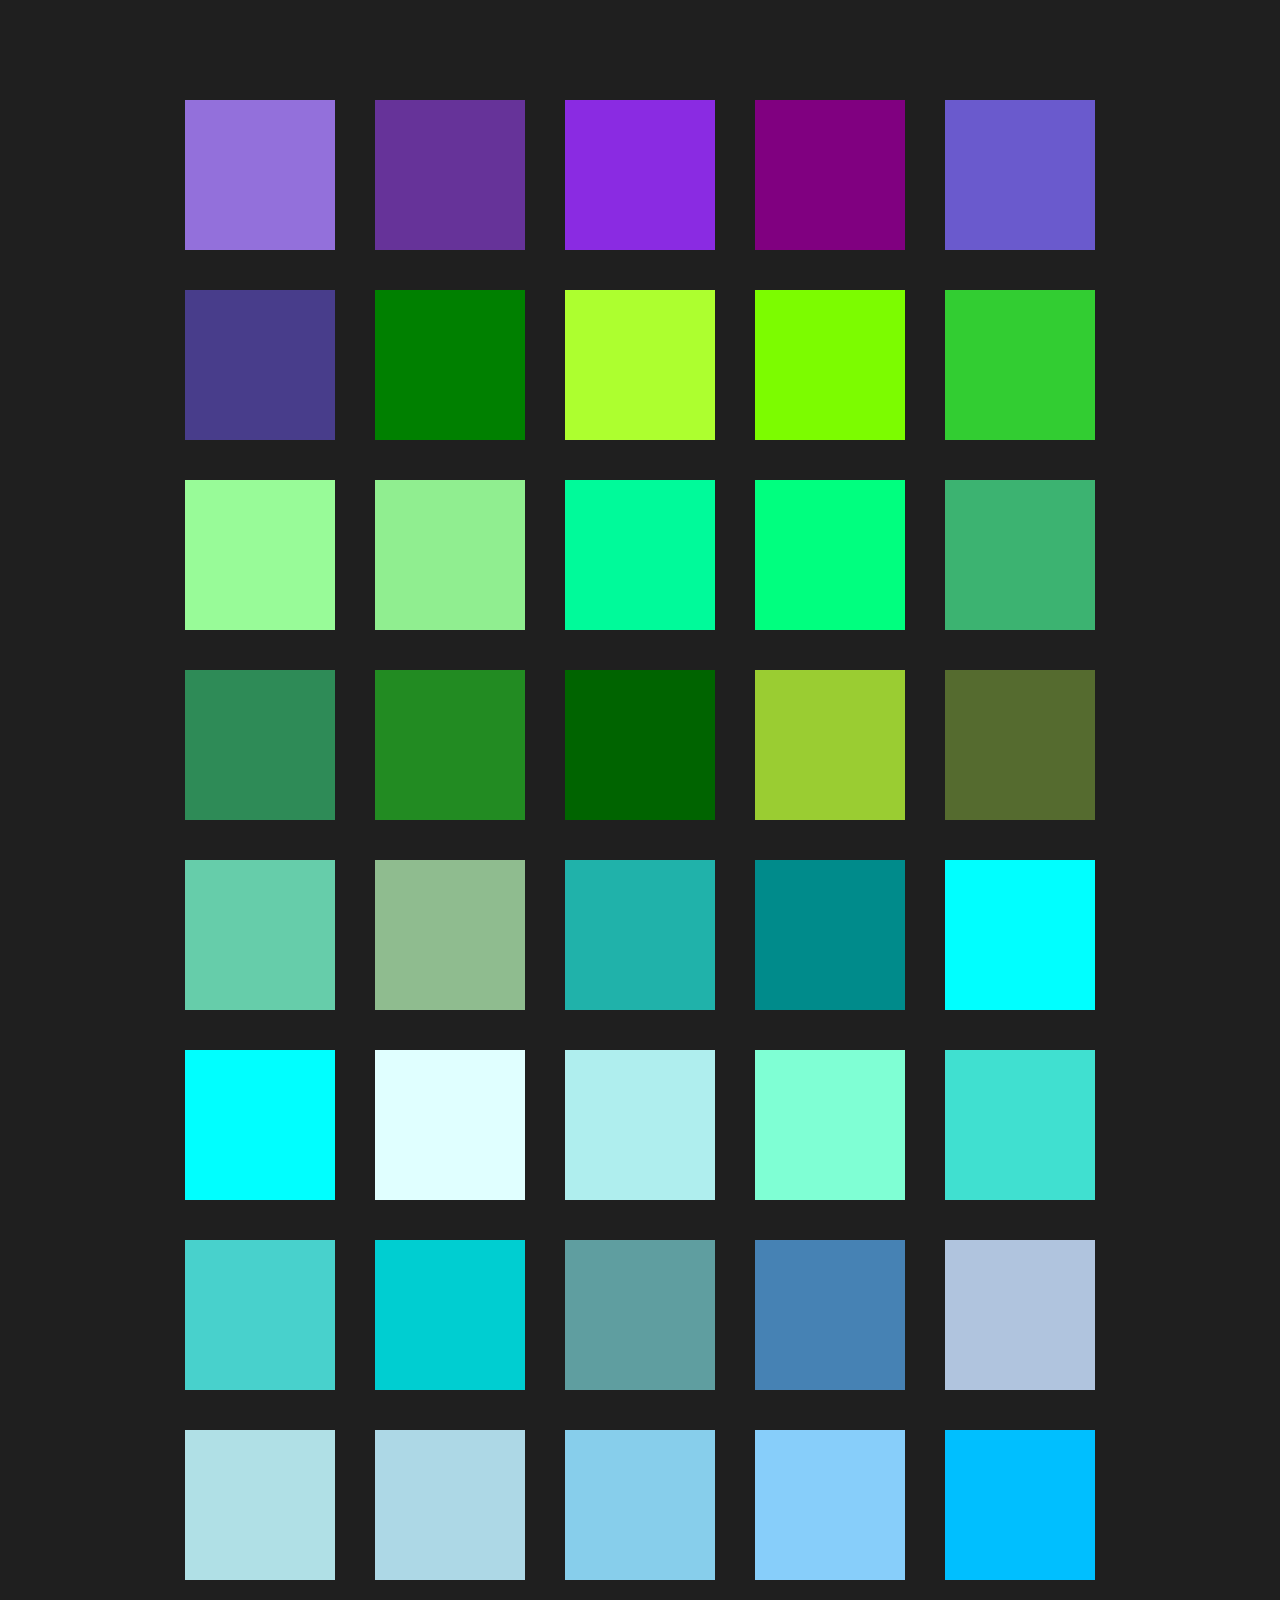
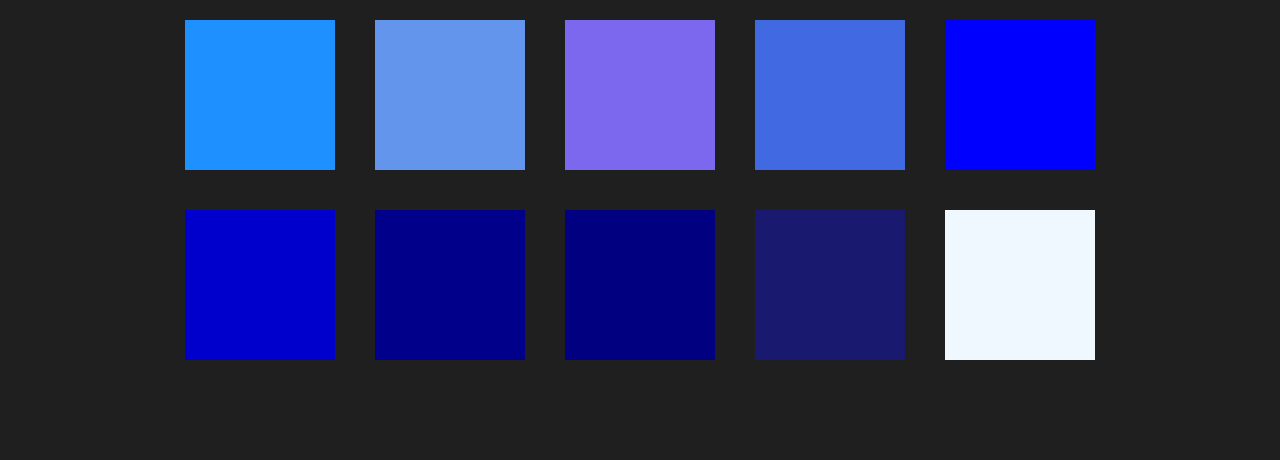
==== fifty-shades-of-cold.html @ 686b6bc6 "solve the question" ====
<!DOCTYPE html>
<html>
  <head>
    <title>Fifty shades of cold</title>
    <meta http-equiv="Content-Type" content="text/html; charset=utf-8" />
    <link
      id="fav"
      rel="shortcut icon"
      type="image/x-icon"
      href="data:image/x-icon;,"
    />
    <link
      rel="stylesheet"
      type="text/css"
      href="./fifty-shades-of-cold.data.css"
    />
  </head>
  <body>
    <script type="module">
      import {
        generateClasses,
        generateColdShades,
        choseShade,
      } from "./fifty-shades-of-cold.js";
      generateClasses();
      generateColdShades();
      const divs = [...document.querySelectorAll("div")];
      divs.map((d) => {
        d.addEventListener("click", () => choseShade(d.className));
      });
    </script>
  </body>
</html>
---- fifty-shades-of-cold.data.css ----
:root {
    --background: hsl(0, 0%, 12%);
    --text: hsl(0, 0%, 80%);
    --clear: hsl(0, 0%, 65%);
    --disabled: hsl(0, 0%, 35%);
    --purple: #bb73e6;
  }
  
  * {
    margin: 0;
    padding: 0;
    box-sizing: border-box;
  }body {
    font-family: sans-serif;
    letter-spacing: 1.5px;
    background: var(--background);
    display: flex;
    flex-wrap: wrap;
    justify-content: center;
    align-content: center;
    width: 100vw;
    padding: 5rem;
    font-size: 12px;
  }div {
    cursor: pointer;
    width: 150px;
    height: 150px;
    margin: 20px;
    padding: 5px 8px;
  }
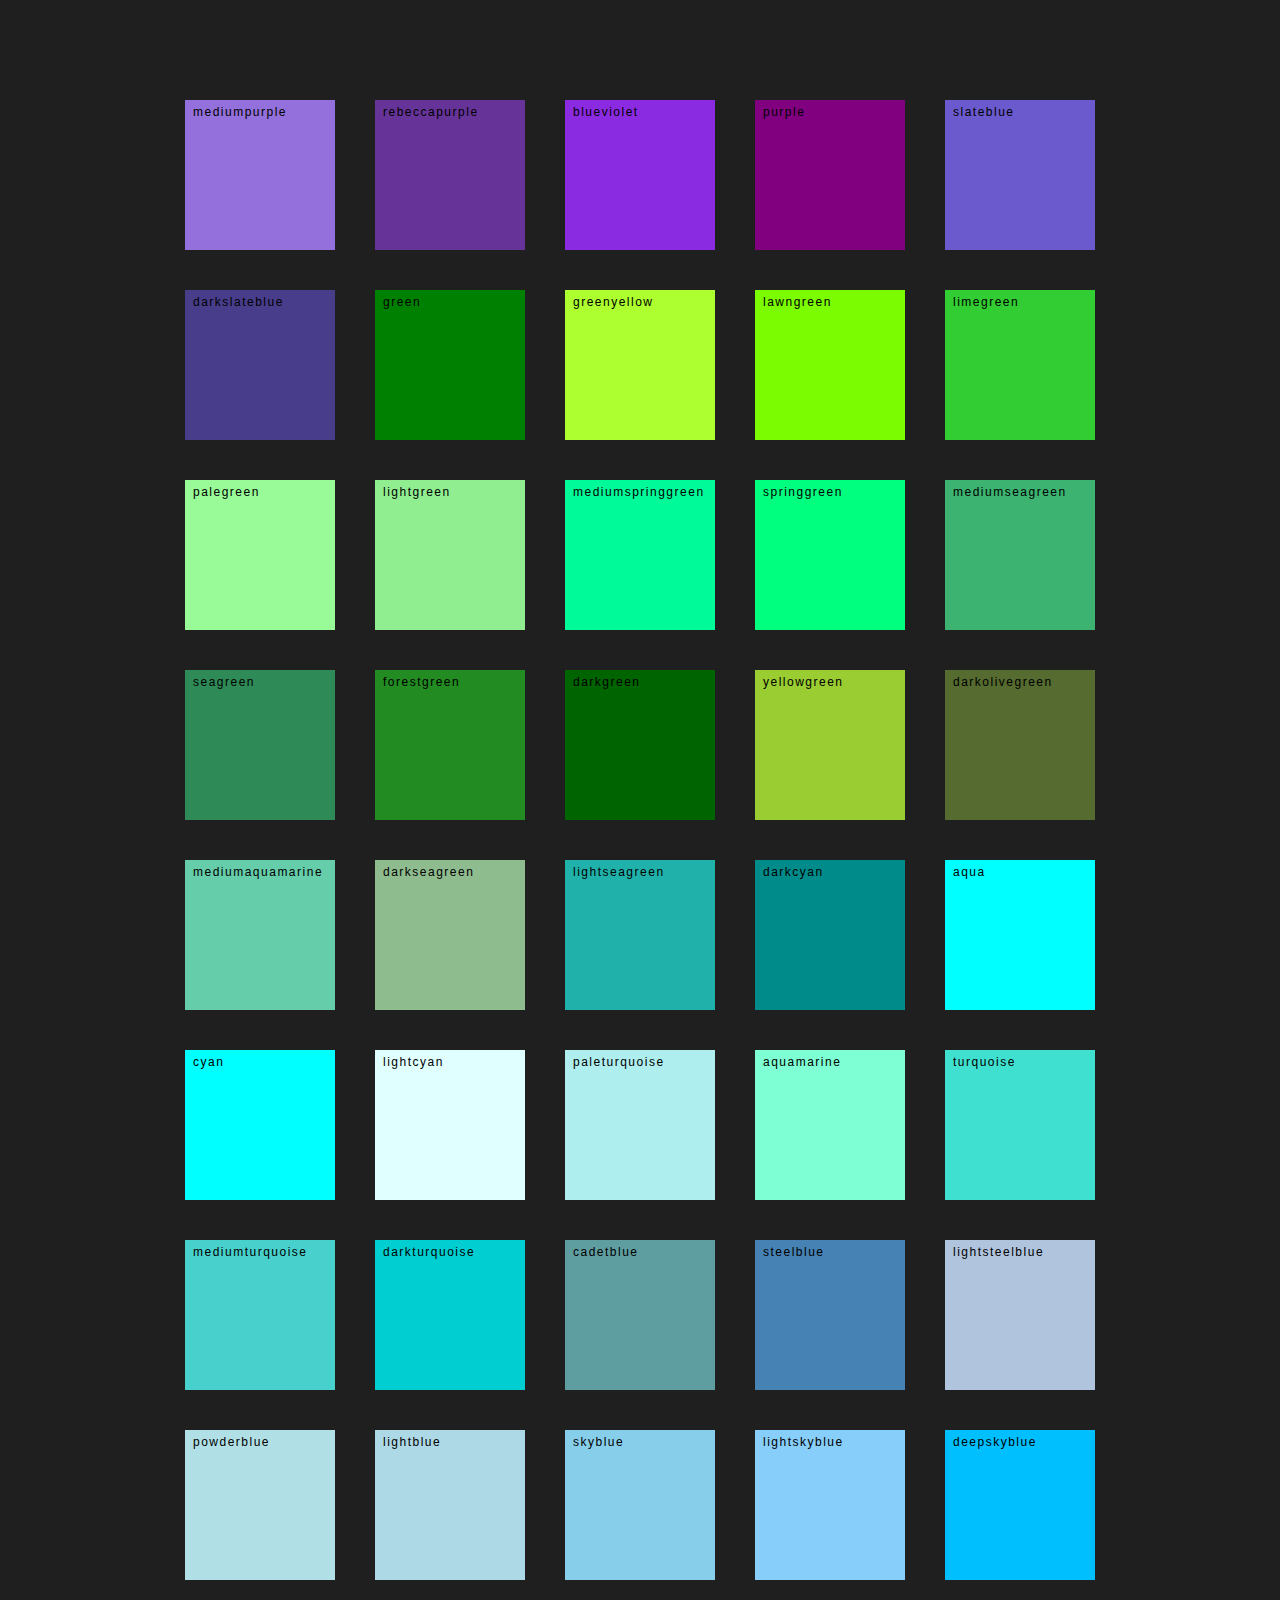
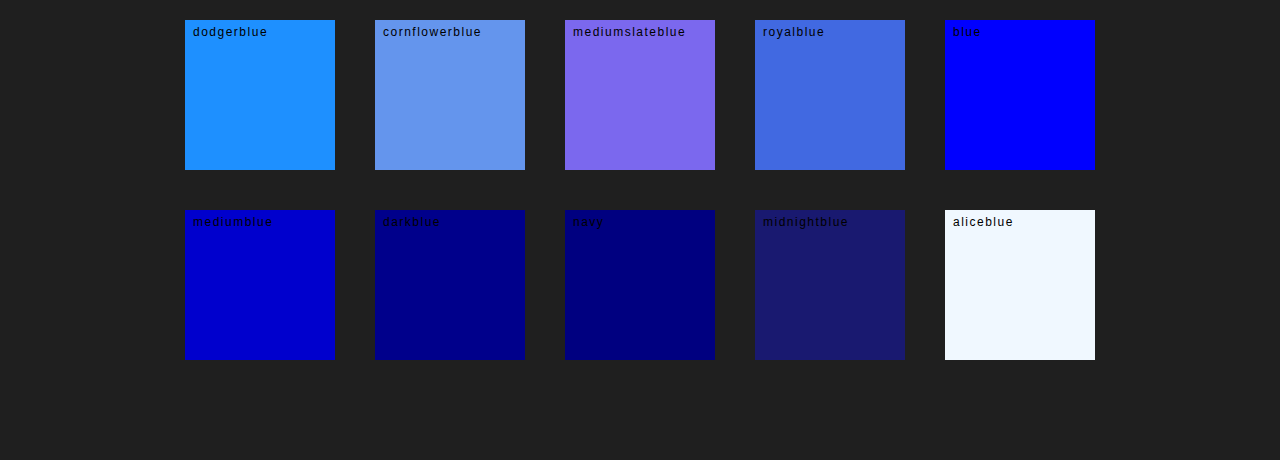
==== commit 40b304ae: "solve the question" ====
--- a/fifty-shades-of-cold.html
+++ b/fifty-shades-of-cold.html
@@ -26,7 +26,7 @@
       generateColdShades();
       const divs = [...document.querySelectorAll("div")];
       divs.map((d) => {
-        d.addEventListener("click", () => choseShade(d.className));
+        d.addEventListener("click", () => choseShade(d.textContent));
       });
     </script>
   </body>
